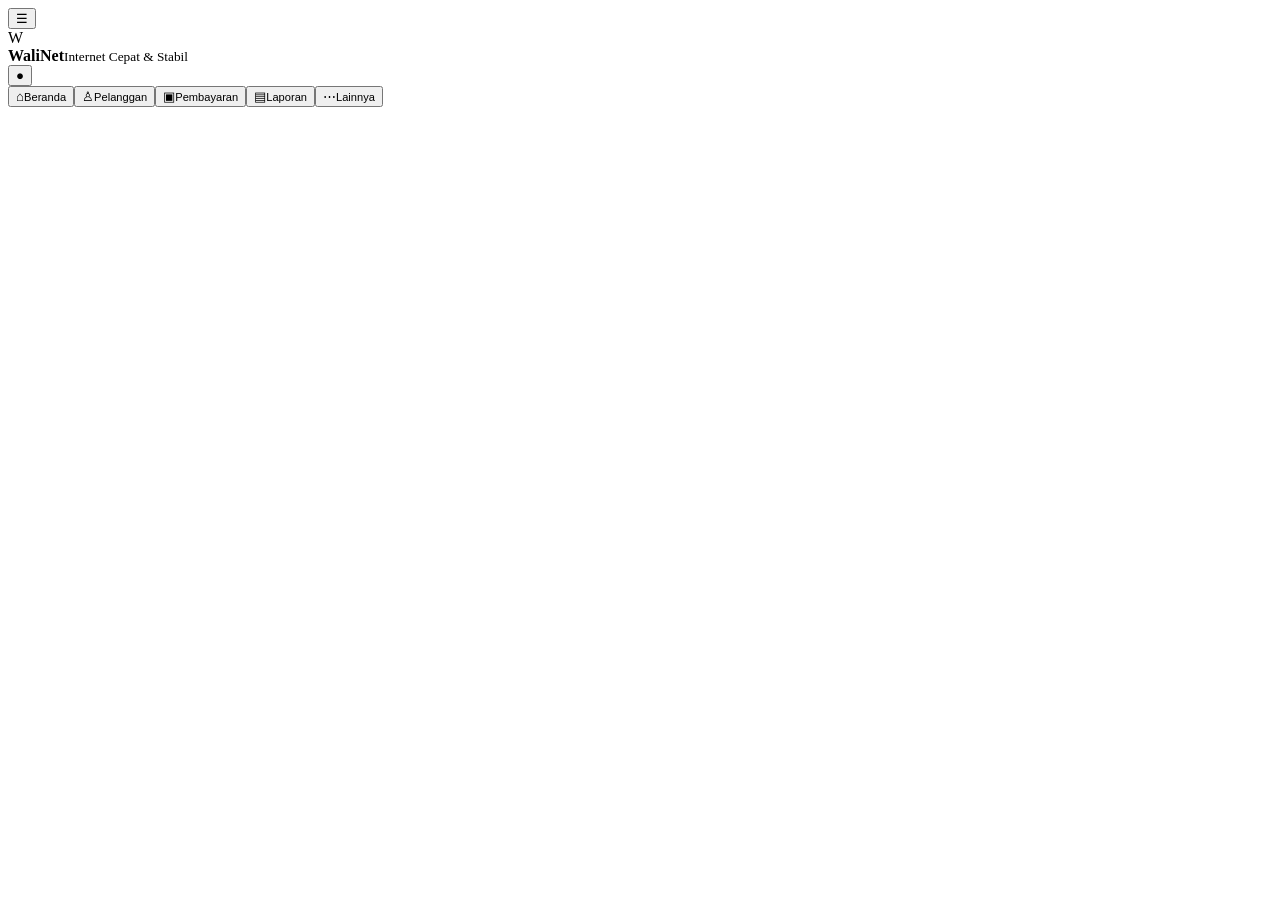
==== index.html @ 3ca3b9b2 "Deploy WaliNet PWA frontend" ====
<!doctype html>
<html lang="id">
<head>
<meta charset="UTF-8">
<meta name="viewport" content="width=device-width,initial-scale=1,viewport-fit=cover">
<meta name="theme-color" content="#0f9d8a">
<meta name="description" content="WaliNet - Sistem pencatatan dan tagihan WiFi">
<link rel="manifest" href="manifest.webmanifest">
<link rel="icon" href="icons/icon.svg">
<link rel="stylesheet" href="styles.css">
<title>WaliNet</title>
</head>
<body>
<div id="app">
<header class="topbar"><button class="icon-btn" id="menuBtn" aria-label="Menu">☰</button><div class="brand"><div class="brand-mark">W</div><div><b>WaliNet</b><small>Internet Cepat & Stabil</small></div></div><button class="icon-btn" aria-label="Profil">●</button></header>
<main id="screen" class="screen"></main>
<nav class="bottom-nav" aria-label="Navigasi"><button data-route="dashboard" class="nav-item active"><span>⌂</span><small>Beranda</small></button><button data-route="customers" class="nav-item"><span>♙</span><small>Pelanggan</small></button><button data-route="payments" class="nav-item"><span>▣</span><small>Pembayaran</small></button><button data-route="reports" class="nav-item"><span>▤</span><small>Laporan</small></button><button data-route="more" class="nav-item"><span>⋯</span><small>Lainnya</small></button></nav>
</div><script src="app.js"></script>
</body></html>
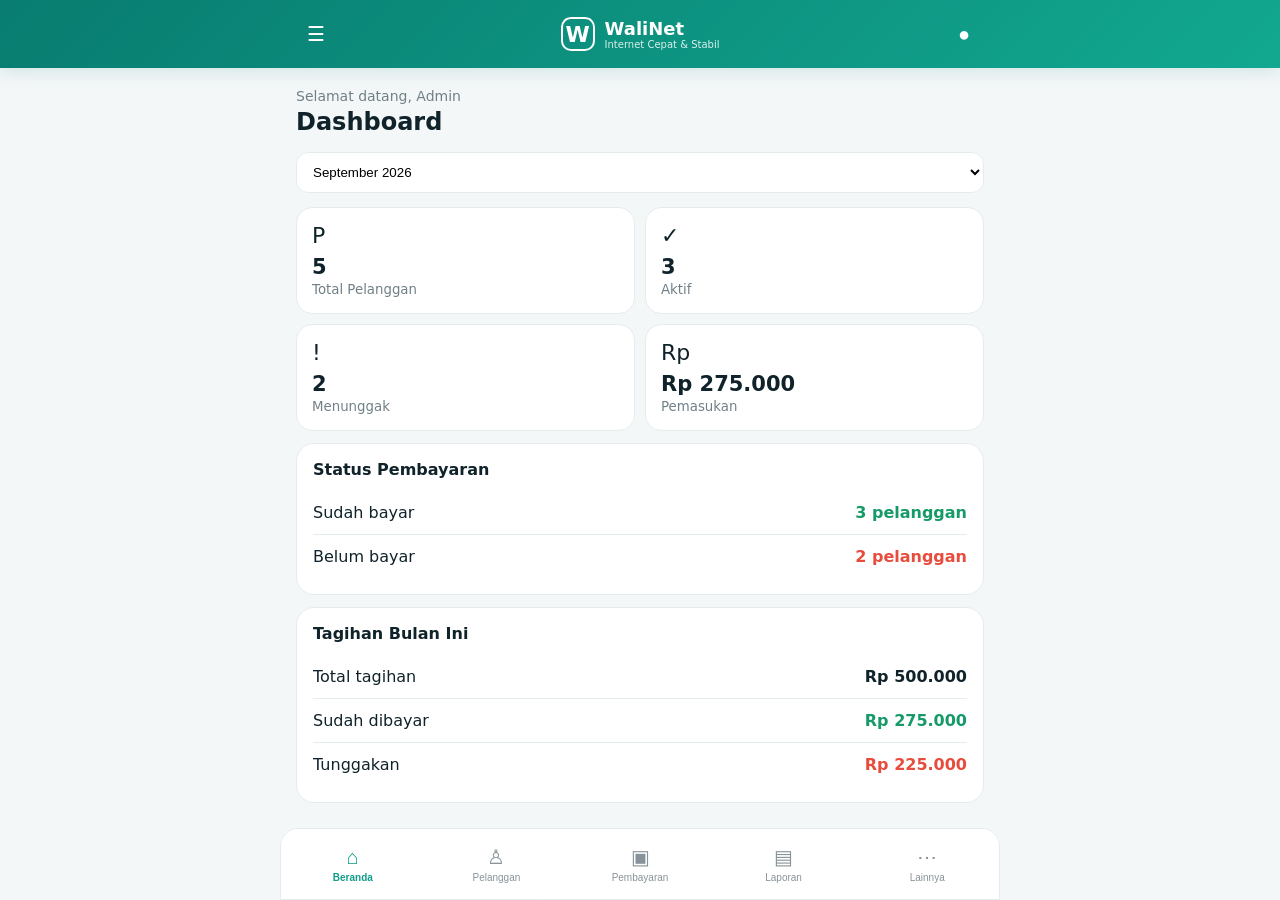
==== commit ce361a6b: "Add WaliNet login shell and admin access" ====
--- a/index.html
+++ b/index.html
@@ -11,8 +11,9 @@
 <title>WaliNet</title>
 </head>
 <body>
-<div id="app">
-<header class="topbar"><button class="icon-btn" id="menuBtn" aria-label="Menu">☰</button><div class="brand"><div class="brand-mark">W</div><div><b>WaliNet</b><small>Internet Cepat & Stabil</small></div></div><button class="icon-btn" aria-label="Profil">●</button></header>
+<div id="loginScreen" class="login-screen"></div>
+<div id="app" class="hidden">
+<header class="topbar"><button class="icon-btn" id="menuBtn" aria-label="Menu">☰</button><div class="brand"><div class="brand-mark">W</div><div><b>WaliNet</b><small>Internet Cepat & Stabil</small></div></div><button class="icon-btn" id="profileBtn" aria-label="Profil">●</button></header>
 <main id="screen" class="screen"></main>
 <nav class="bottom-nav" aria-label="Navigasi"><button data-route="dashboard" class="nav-item active"><span>⌂</span><small>Beranda</small></button><button data-route="customers" class="nav-item"><span>♙</span><small>Pelanggan</small></button><button data-route="payments" class="nav-item"><span>▣</span><small>Pembayaran</small></button><button data-route="reports" class="nav-item"><span>▤</span><small>Laporan</small></button><button data-route="more" class="nav-item"><span>⋯</span><small>Lainnya</small></button></nav>
 </div><script src="app.js"></script>
--- a/styles.css
+++ b/styles.css
@@ -0,0 +1 @@
+:root{--primary:#0f9d8a;--primary-dark:#087c70;--bg:#f4f7f8;--card:#fff;--text:#10232a;--muted:#718087;--danger:#e74c3c;--success:#159a68;--line:#e5ecee}*{box-sizing:border-box}html,body{margin:0;background:var(--bg);color:var(--text);font-family:Inter,system-ui,-apple-system,BlinkMacSystemFont,"Segoe UI",sans-serif}body{min-height:100vh}.topbar{height:68px;background:linear-gradient(135deg,#087c70,#12a890);color:#fff;display:flex;align-items:center;justify-content:space-between;padding:0 16px;position:sticky;top:0;z-index:10;box-shadow:0 4px 18px #087c7025}.brand{display:flex;align-items:center;gap:10px}.brand b{display:block;font-size:18px}.brand small{display:block;font-size:10px;opacity:.85}.brand-mark{font-size:22px;font-weight:900;width:34px;height:34px;border:2px solid #fff;border-radius:10px;display:grid;place-items:center}.icon-btn{border:0;background:transparent;color:#fff;width:40px;height:40px;border-radius:12px;font-size:20px}.screen{max-width:720px;margin:auto;padding:16px 16px 96px}.hello{font-size:14px;color:var(--muted);margin:4px 0}.title{font-size:24px;margin:4px 0 16px}.period{width:100%;padding:11px 12px;border:1px solid var(--line);background:#fff;border-radius:12px;margin-bottom:14px}.grid{display:grid;grid-template-columns:1fr 1fr;gap:10px}.stat{background:var(--card);border:1px solid var(--line);border-radius:16px;padding:15px}.stat .icon{font-size:22px}.stat strong{display:block;font-size:21px;margin-top:7px}.stat small{color:var(--muted)}.card{background:#fff;border:1px solid var(--line);border-radius:18px;padding:16px;margin-top:12px}.card h3{margin:0 0 12px;font-size:16px}.row{display:flex;align-items:center;justify-content:space-between;gap:10px;padding:12px 0;border-bottom:1px solid var(--line)}.row:last-child{border-bottom:0}.muted{color:var(--muted);font-size:12px}.money{font-weight:800}.badge{display:inline-flex;padding:5px 9px;border-radius:999px;font-size:11px;font-weight:700}.badge.ok{background:#dff7eb;color:#087c52}.badge.danger{background:#ffe5e2;color:#c53b2d}.btn{border:0;border-radius:12px;padding:12px 15px;background:var(--primary);color:#fff;font-weight:700}.btn.secondary{background:#e8f5f2;color:var(--primary-dark)}.search{display:flex;gap:8px;margin-bottom:12px}.search input{flex:1;padding:12px;border:1px solid var(--line);border-radius:12px;background:#fff}.customer{display:flex;gap:12px;align-items:center}.avatar{width:42px;height:42px;border-radius:50%;background:#dff4ef;color:var(--primary-dark);display:grid;place-items:center;font-weight:800}.customer-main{flex:1}.customer-main b{display:block}.customer-main small{color:var(--muted)}.bottom-nav{position:fixed;bottom:0;left:0;right:0;height:72px;background:#fff;border-top:1px solid var(--line);display:flex;justify-content:center;z-index:20;padding-bottom:env(safe-area-inset-bottom)}.nav-item{flex:1;max-width:145px;border:0;background:transparent;color:#879398;display:flex;flex-direction:column;align-items:center;justify-content:center;gap:3px}.nav-item span{font-size:20px}.nav-item small{font-size:10px}.nav-item.active{color:var(--primary);font-weight:700}.table-like .row{align-items:flex-start}.amount-danger{color:var(--danger);font-weight:800}.amount-success{color:var(--success);font-weight:800}.empty{text-align:center;color:var(--muted);padding:30px 10px}.switch{display:flex;background:#e9f0f1;padding:4px;border-radius:12px;margin-bottom:14px}.switch button{flex:1;border:0;padding:9px;border-radius:9px;background:transparent}.switch .selected{background:#fff;font-weight:700;box-shadow:0 2px 8px #0000000b}.fab{position:fixed;right:20px;bottom:84px;width:54px;height:54px;border:0;border-radius:18px;background:var(--primary);color:#fff;font-size:25px;box-shadow:0 8px 22px #087c7040}@media(min-width:760px){.bottom-nav{left:50%;right:auto;transform:translateX(-50%);width:720px;border:1px solid var(--line);border-radius:18px 18px 0 0}.topbar{padding-left:max(16px,calc((100vw - 720px)/2 + 16px));padding-right:max(16px,calc((100vw - 720px)/2 + 16px))}}
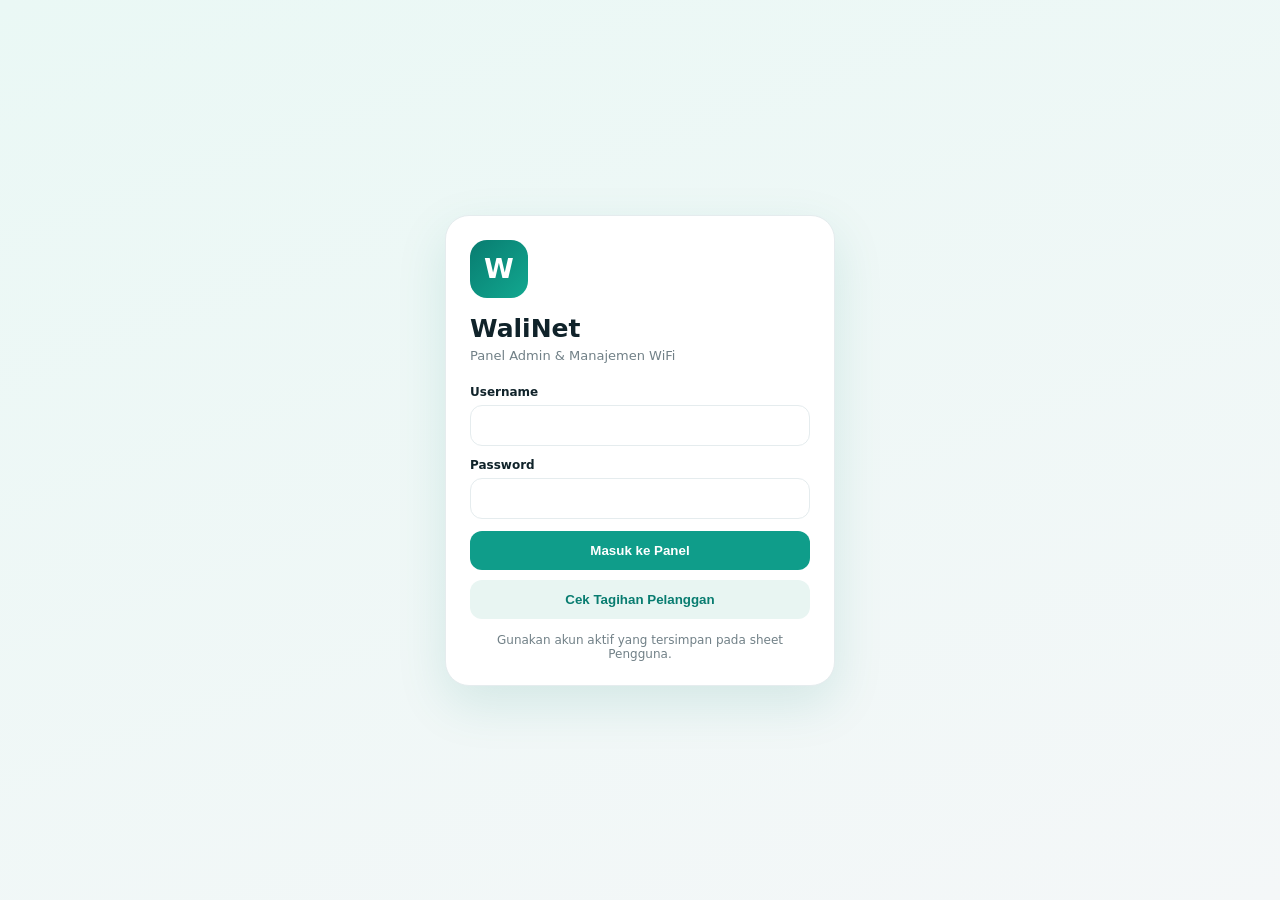
==== commit b91d2a29: "Bump WaliNet frontend cache after Apps Script deployment v11" ====
--- a/index.html
+++ b/index.html
@@ -16,5 +16,7 @@
 <header class="topbar"><button class="icon-btn" id="menuBtn" aria-label="Menu">☰</button><div class="brand"><div class="brand-mark">W</div><div><b>WaliNet</b><small>Internet Cepat & Stabil</small></div></div><button class="icon-btn" id="profileBtn" aria-label="Profil">●</button></header>
 <main id="screen" class="screen"></main>
 <nav class="bottom-nav" aria-label="Navigasi"><button data-route="dashboard" class="nav-item active"><span>⌂</span><small>Beranda</small></button><button data-route="customers" class="nav-item"><span>♙</span><small>Pelanggan</small></button><button data-route="payments" class="nav-item"><span>▣</span><small>Pembayaran</small></button><button data-route="reports" class="nav-item"><span>▤</span><small>Laporan</small></button><button data-route="more" class="nav-item"><span>⋯</span><small>Lainnya</small></button></nav>
-</div><script src="app.js"></script>
-</body></html>+</div>
+<script src="app.js?v=20260926-0219"></script>
+</body>
+</html>
--- a/styles.css
+++ b/styles.css
@@ -1 +1 @@
-:root{--primary:#0f9d8a;--primary-dark:#087c70;--bg:#f4f7f8;--card:#fff;--text:#10232a;--muted:#718087;--danger:#e74c3c;--success:#159a68;--line:#e5ecee}*{box-sizing:border-box}html,body{margin:0;background:var(--bg);color:var(--text);font-family:Inter,system-ui,-apple-system,BlinkMacSystemFont,"Segoe UI",sans-serif}body{min-height:100vh}.topbar{height:68px;background:linear-gradient(135deg,#087c70,#12a890);color:#fff;display:flex;align-items:center;justify-content:space-between;padding:0 16px;position:sticky;top:0;z-index:10;box-shadow:0 4px 18px #087c7025}.brand{display:flex;align-items:center;gap:10px}.brand b{display:block;font-size:18px}.brand small{display:block;font-size:10px;opacity:.85}.brand-mark{font-size:22px;font-weight:900;width:34px;height:34px;border:2px solid #fff;border-radius:10px;display:grid;place-items:center}.icon-btn{border:0;background:transparent;color:#fff;width:40px;height:40px;border-radius:12px;font-size:20px}.screen{max-width:720px;margin:auto;padding:16px 16px 96px}.hello{font-size:14px;color:var(--muted);margin:4px 0}.title{font-size:24px;margin:4px 0 16px}.period{width:100%;padding:11px 12px;border:1px solid var(--line);background:#fff;border-radius:12px;margin-bottom:14px}.grid{display:grid;grid-template-columns:1fr 1fr;gap:10px}.stat{background:var(--card);border:1px solid var(--line);border-radius:16px;padding:15px}.stat .icon{font-size:22px}.stat strong{display:block;font-size:21px;margin-top:7px}.stat small{color:var(--muted)}.card{background:#fff;border:1px solid var(--line);border-radius:18px;padding:16px;margin-top:12px}.card h3{margin:0 0 12px;font-size:16px}.row{display:flex;align-items:center;justify-content:space-between;gap:10px;padding:12px 0;border-bottom:1px solid var(--line)}.row:last-child{border-bottom:0}.muted{color:var(--muted);font-size:12px}.money{font-weight:800}.badge{display:inline-flex;padding:5px 9px;border-radius:999px;font-size:11px;font-weight:700}.badge.ok{background:#dff7eb;color:#087c52}.badge.danger{background:#ffe5e2;color:#c53b2d}.btn{border:0;border-radius:12px;padding:12px 15px;background:var(--primary);color:#fff;font-weight:700}.btn.secondary{background:#e8f5f2;color:var(--primary-dark)}.search{display:flex;gap:8px;margin-bottom:12px}.search input{flex:1;padding:12px;border:1px solid var(--line);border-radius:12px;background:#fff}.customer{display:flex;gap:12px;align-items:center}.avatar{width:42px;height:42px;border-radius:50%;background:#dff4ef;color:var(--primary-dark);display:grid;place-items:center;font-weight:800}.customer-main{flex:1}.customer-main b{display:block}.customer-main small{color:var(--muted)}.bottom-nav{position:fixed;bottom:0;left:0;right:0;height:72px;background:#fff;border-top:1px solid var(--line);display:flex;justify-content:center;z-index:20;padding-bottom:env(safe-area-inset-bottom)}.nav-item{flex:1;max-width:145px;border:0;background:transparent;color:#879398;display:flex;flex-direction:column;align-items:center;justify-content:center;gap:3px}.nav-item span{font-size:20px}.nav-item small{font-size:10px}.nav-item.active{color:var(--primary);font-weight:700}.table-like .row{align-items:flex-start}.amount-danger{color:var(--danger);font-weight:800}.amount-success{color:var(--success);font-weight:800}.empty{text-align:center;color:var(--muted);padding:30px 10px}.switch{display:flex;background:#e9f0f1;padding:4px;border-radius:12px;margin-bottom:14px}.switch button{flex:1;border:0;padding:9px;border-radius:9px;background:transparent}.switch .selected{background:#fff;font-weight:700;box-shadow:0 2px 8px #0000000b}.fab{position:fixed;right:20px;bottom:84px;width:54px;height:54px;border:0;border-radius:18px;background:var(--primary);color:#fff;font-size:25px;box-shadow:0 8px 22px #087c7040}@media(min-width:760px){.bottom-nav{left:50%;right:auto;transform:translateX(-50%);width:720px;border:1px solid var(--line);border-radius:18px 18px 0 0}.topbar{padding-left:max(16px,calc((100vw - 720px)/2 + 16px));padding-right:max(16px,calc((100vw - 720px)/2 + 16px))}}+:root{--primary:#0f9d8a;--primary-dark:#087c70;--bg:#f4f7f8;--card:#fff;--text:#10232a;--muted:#718087;--danger:#e74c3c;--success:#159a68;--line:#e5ecee}*{box-sizing:border-box}html,body{margin:0;background:var(--bg);color:var(--text);font-family:Inter,system-ui,-apple-system,BlinkMacSystemFont,"Segoe UI",sans-serif}body{min-height:100vh}.hidden{display:none!important}.topbar{height:68px;background:linear-gradient(135deg,#087c70,#12a890);color:#fff;display:flex;align-items:center;justify-content:space-between;padding:0 16px;position:sticky;top:0;z-index:10;box-shadow:0 4px 18px #087c7025}.brand{display:flex;align-items:center;gap:10px}.brand b{display:block;font-size:18px}.brand small{display:block;font-size:10px;opacity:.85}.brand-mark{font-size:22px;font-weight:900;width:34px;height:34px;border:2px solid #fff;border-radius:10px;display:grid;place-items:center}.icon-btn{border:0;background:transparent;color:#fff;width:40px;height:40px;border-radius:12px;font-size:20px}.screen{max-width:720px;margin:auto;padding:16px 16px 96px}.hello{font-size:14px;color:var(--muted);margin:4px 0}.title{font-size:24px;margin:4px 0 16px}.period{width:100%;padding:11px 12px;border:1px solid var(--line);background:#fff;border-radius:12px;margin-bottom:14px}.grid{display:grid;grid-template-columns:1fr 1fr;gap:10px}.stat{background:var(--card);border:1px solid var(--line);border-radius:16px;padding:15px}.stat .icon{font-size:22px}.stat strong{display:block;font-size:21px;margin-top:7px}.stat small{color:var(--muted)}.card{background:#fff;border:1px solid var(--line);border-radius:18px;padding:16px;margin-top:12px}.card h3{margin:0 0 12px;font-size:16px}.row{display:flex;align-items:center;justify-content:space-between;gap:10px;padding:12px 0;border-bottom:1px solid var(--line)}.row:last-child{border-bottom:0}.muted{color:var(--muted);font-size:12px}.badge{display:inline-flex;padding:5px 9px;border-radius:999px;font-size:11px;font-weight:700}.badge.ok{background:#dff7eb;color:#087c52}.badge.danger{background:#ffe5e2;color:#c53b2d}.btn{border:0;border-radius:12px;padding:12px 15px;background:var(--primary);color:#fff;font-weight:700;cursor:pointer}.btn.secondary{background:#e8f5f2;color:var(--primary-dark)}.btn.danger{background:#ffe5e2;color:#c53b2d}.btn.full{width:100%}.search{display:flex;gap:8px;margin-bottom:12px}.search input,.field input,.field select{flex:1;padding:12px;border:1px solid var(--line);border-radius:12px;background:#fff;outline:none;width:100%}.field{margin-bottom:12px}.field label{display:block;font-size:12px;font-weight:700;margin-bottom:6px}.customer{display:flex;gap:12px;align-items:center}.avatar{width:42px;height:42px;border-radius:50%;background:#dff4ef;color:var(--primary-dark);display:grid;place-items:center;font-weight:800}.customer-main{flex:1}.customer-main b{display:block}.customer-main small{color:var(--muted)}.bottom-nav{position:fixed;bottom:0;left:0;right:0;height:72px;background:#fff;border-top:1px solid var(--line);display:flex;justify-content:center;z-index:20;padding-bottom:env(safe-area-inset-bottom)}.nav-item{flex:1;max-width:145px;border:0;background:transparent;color:#879398;display:flex;flex-direction:column;align-items:center;justify-content:center;gap:3px}.nav-item span{font-size:20px}.nav-item small{font-size:10px}.nav-item.active{color:var(--primary);font-weight:700}.table-like .row{align-items:flex-start}.amount-danger{color:var(--danger);font-weight:800}.amount-success{color:var(--success);font-weight:800}.empty{text-align:center;color:var(--muted);padding:30px 10px}.switch{display:flex;background:#e9f0f1;padding:4px;border-radius:12px;margin-bottom:14px}.switch button{flex:1;border:0;padding:9px;border-radius:9px;background:transparent}.switch .selected{background:#fff;font-weight:700;box-shadow:0 2px 8px #0000000b}.fab{position:fixed;right:20px;bottom:84px;width:54px;height:54px;border:0;border-radius:18px;background:var(--primary);color:#fff;font-size:25px;box-shadow:0 8px 22px #087c7040}.login-screen{min-height:100vh;display:grid;place-items:center;padding:22px;background:linear-gradient(160deg,#eaf8f5,#f4f7f8)}.login-card{width:min(100%,390px);background:#fff;border:1px solid var(--line);border-radius:24px;padding:24px;box-shadow:0 18px 50px #087c7020}.login-logo{width:58px;height:58px;border-radius:17px;background:linear-gradient(135deg,#087c70,#12a890);color:#fff;display:grid;place-items:center;font-size:27px;font-weight:900;margin-bottom:16px}.login-card h1{margin:0 0 5px;font-size:25px}.login-card .sub{margin:0 0 22px;color:var(--muted);font-size:13px}.error{background:#fff0ee;color:#c53b2d;padding:10px 12px;border-radius:11px;font-size:12px;margin-bottom:12px}.success{background:#e9f8f1;color:#087c52;padding:10px 12px;border-radius:11px;font-size:12px;margin-bottom:12px}.account-item{display:flex;align-items:center;gap:12px;padding:12px 0;border-bottom:1px solid var(--line)}.account-item:last-child{border-bottom:0}.role{font-size:10px;color:var(--primary-dark);background:#e8f5f2;padding:4px 7px;border-radius:999px;font-weight:700}.logout{margin-top:10px;width:100%}@media(min-width:760px){.bottom-nav{left:50%;right:auto;transform:translateX(-50%);width:720px;border:1px solid var(--line);border-radius:18px 18px 0 0}.topbar{padding-left:max(16px,calc((100vw - 720px)/2 + 16px));padding-right:max(16px,calc((100vw - 720px)/2 + 16px))}}
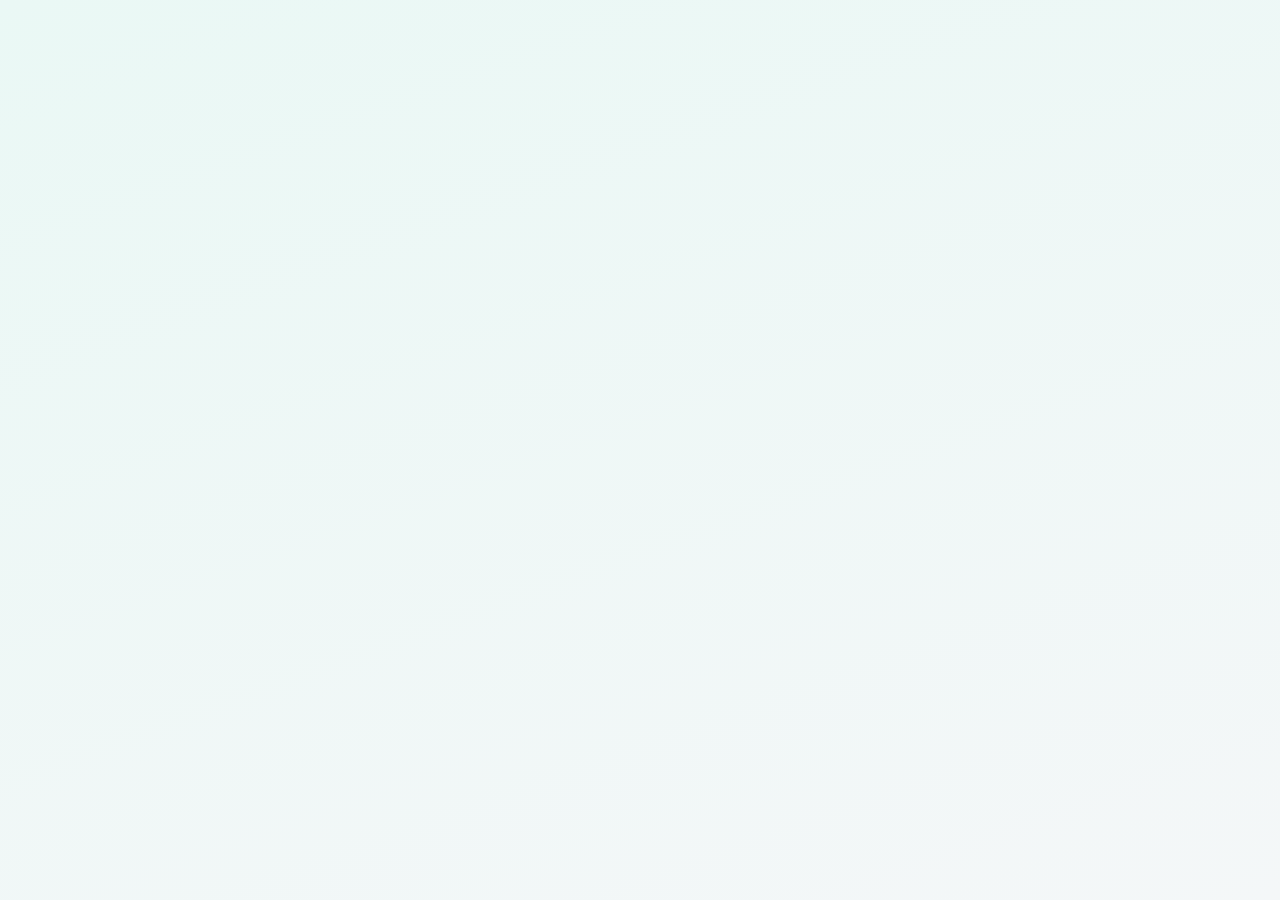
==== commit 6742169f: "Tambah tombol Keluar di header WaliNet" ====
--- a/index.html
+++ b/index.html
@@ -13,10 +13,22 @@
 <body>
 <div id="loginScreen" class="login-screen"></div>
 <div id="app" class="hidden">
-<header class="topbar"><button class="icon-btn" id="menuBtn" aria-label="Menu">☰</button><div class="brand"><div class="brand-mark">W</div><div><b>WaliNet</b><small>Internet Cepat & Stabil</small></div></div><button class="icon-btn" id="profileBtn" aria-label="Profil">●</button></header>
+<header class="topbar">
+  <button class="icon-btn" id="menuBtn" aria-label="Menu" title="Menu"><span class="ui-icon">☰</span></button>
+  <div class="brand"><div class="brand-mark">W</div><div><b>WaliNet</b><small>Internet Cepat & Stabil</small></div></div>
+  <button class="icon-btn" id="logoutTop" aria-label="Keluar" title="Keluar">
+    <svg viewBox="0 0 24 24" aria-hidden="true"><path d="M10 17l5-5-5-5M15 12H3M21 3v18"/></svg>
+  </button>
+</header>
 <main id="screen" class="screen"></main>
-<nav class="bottom-nav" aria-label="Navigasi"><button data-route="dashboard" class="nav-item active"><span>⌂</span><small>Beranda</small></button><button data-route="customers" class="nav-item"><span>♙</span><small>Pelanggan</small></button><button data-route="payments" class="nav-item"><span>▣</span><small>Pembayaran</small></button><button data-route="reports" class="nav-item"><span>▤</span><small>Laporan</small></button><button data-route="more" class="nav-item"><span>⋯</span><small>Lainnya</small></button></nav>
+<nav class="bottom-nav" aria-label="Navigasi">
+  <button data-route="dashboard" class="nav-item active"><span>⌂</span><small>Beranda</small></button>
+  <button data-route="customers" class="nav-item"><span>♙</span><small>Pelanggan</small></button>
+  <button data-route="payments" class="nav-item"><span>▣</span><small>Pembayaran</small></button>
+  <button data-route="reports" class="nav-item"><span>▤</span><small>Laporan</small></button>
+  <button data-route="more" class="nav-item"><span>⋯</span><small>Lainnya</small></button>
+</nav>
 </div>
-<script src="app.js?v=20260926-0219"></script>
+<script src="app.js?v=20260926-0235"></script>
 </body>
 </html>
